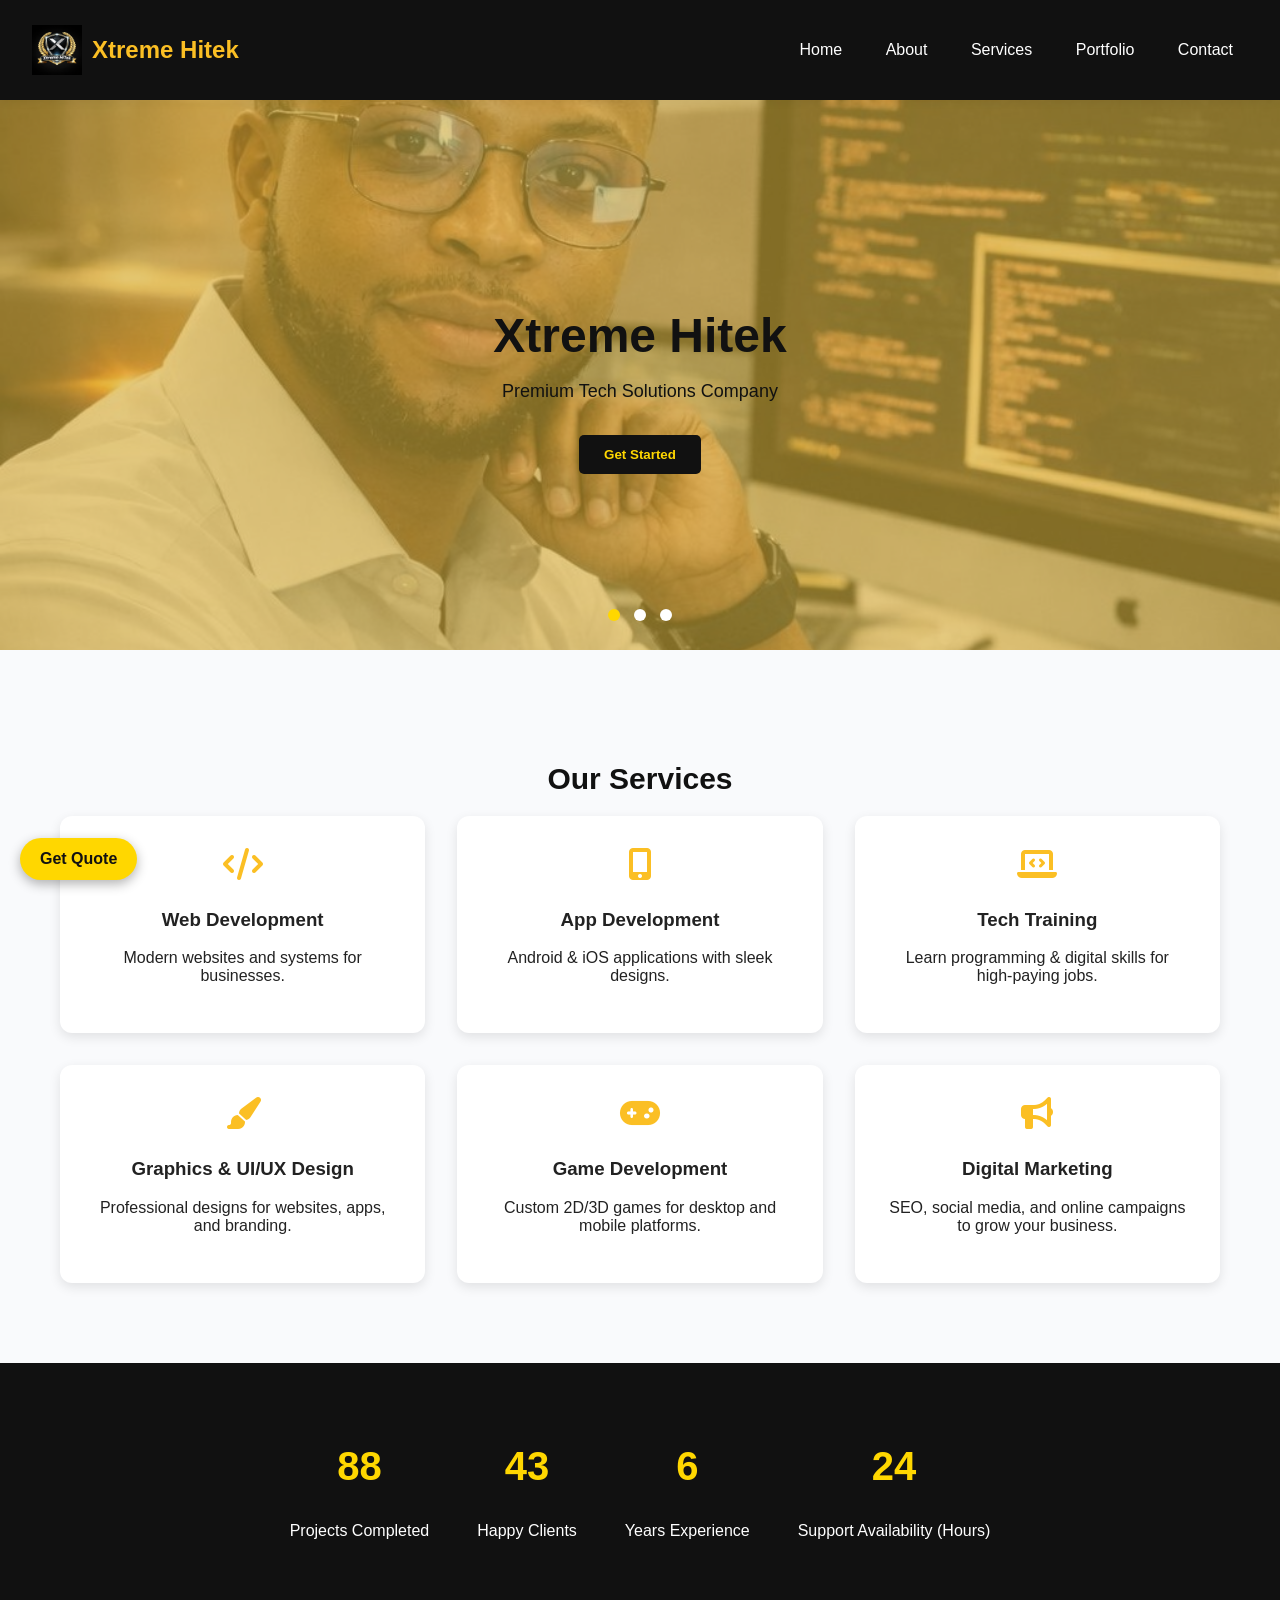
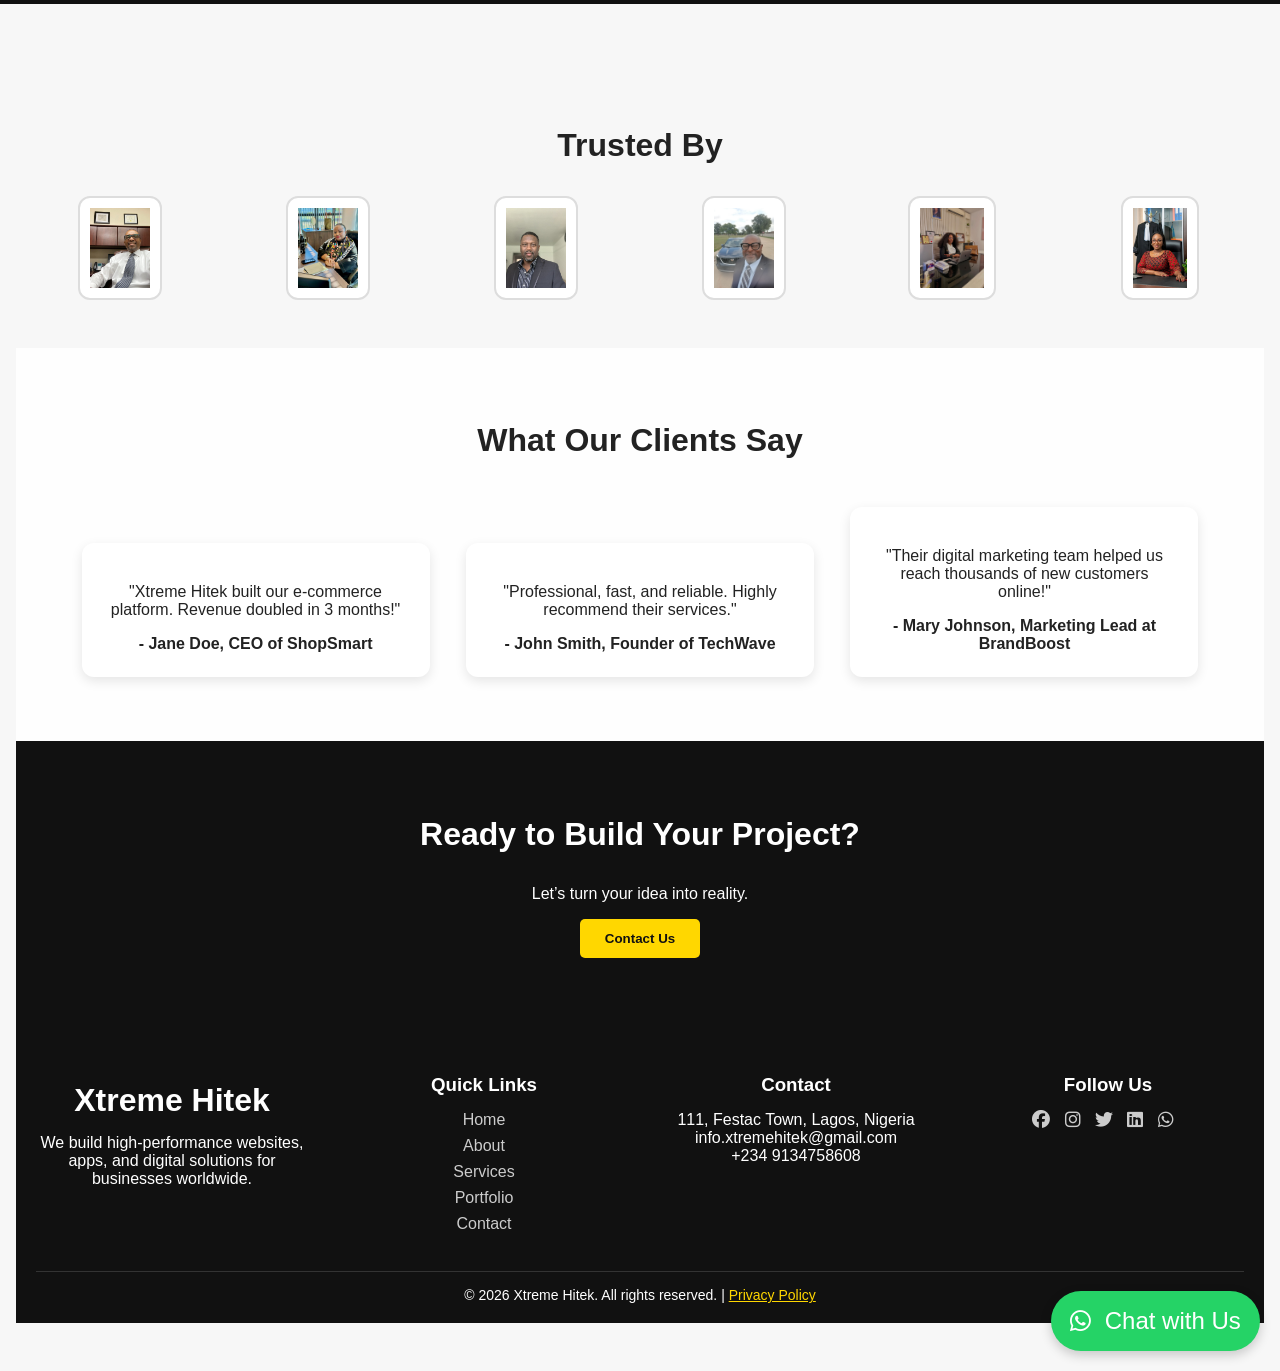
==== xtreme-hitek/index.html @ 944c2c24 "Add files via upload" ====
<!DOCTYPE html>
<html lang="en">
<head>
<meta charset="UTF-8">
<meta name="viewport" content="width=device-width, initial-scale=1.0">

<title>Xtreme Hitek | Premium Tech Solutions</title>
<meta name="description" content="Xtreme Hitek provides premium tech solutions: web & mobile development, software, UI/UX design, game development, digital marketing, and professional tech training.">
<meta name="keywords" content="Tech Solutions, Web Development, App Development, Software, UI/UX Design, Game Development, Digital Marketing, Tech Training, Nigeria, Lagos">
<meta name="author" content="Xtreme Hitek">

<link rel="stylesheet" href="css/style.css">
<link rel="stylesheet" href="https://cdnjs.cloudflare.com/ajax/libs/font-awesome/6.5.0/css/all.min.css">
<link rel="icon" type="image/png" href="images/logo.png">
<style>

/* ===== PRELOADER ===== */
#preloader {
    position: fixed;
    width: 100%;
    height: 100%;
    background: #111;
    display: flex;
    justify-content: center;
    align-items: center;
    z-index: 9999;
}

.loader {
    width: 50px;
    height: 50px;
    border: 5px solid #333;
    border-top: 5px solid gold;
    border-radius: 50%;
    animation: spin 1s linear infinite;
}

@keyframes spin {
    100% { transform: rotate(360deg); }
}


html {
    scroll-behavior: smooth;
}


/* ===== NAVBAR ===== */
nav { display:flex; justify-content:space-between; align-items:center; padding:1rem 2rem; background:#111; color:#fff; position: sticky; top:0; z-index:100; }
nav h2 { color:#fbbf24; }
nav div a { color:#fff; text-decoration:none; margin-left:1.5rem; transition:0.3s; }
nav div a:hover { color:#fbbf24; }

/* ===== CAROUSEL ===== */
.carousel { position: relative; height: 550px; overflow: hidden; }
.slide { position: absolute; width: 100%; height: 100%; opacity: 0; transition: opacity 1s ease-in-out; background-size: cover; background-position: center; display:flex; justify-content:center; align-items:center; }
.slide.active { opacity: 1; z-index: 2; }

.overlay { width:100%; height:100%; display:flex; justify-content:center; align-items:center; text-align:center; color: #111; transition:0.5s; padding:0 1rem; background: rgba(212,175,55,0.6); }
.overlay.dark { background: rgba(0,0,0,0.5); color:white; }
.overlay h1 { font-size:48px; margin-bottom:10px; }
.overlay p { font-size:18px; }
.overlay button { margin-top:15px; padding:12px 25px; border:none; background:#111; color:gold; cursor:pointer; border-radius:5px; transition:0.3s; }
.overlay button:hover { background:#222; }

/* DOTS */
.dots { position: absolute; bottom:20px; width:100%; text-align:center; z-index:10; }
.dot { height:12px; width:12px; margin:5px; background:#fff; display:inline-block; border-radius:50%; cursor:pointer; transition:0.3s; }
.dot.active { background:gold; }


/* ===== SLIDING TESTIMONIAL ===== */
.carousel-testimonial {
    position: absolute;
    bottom: 80px;
    left: 50%;
    transform: translateX(-50%);
    width: 90%;
    max-width: 600px;
    overflow: hidden;
    background: rgba(0,0,0,0.6);
    border-radius: 12px;
    padding: 20px;
    backdrop-filter: blur(6px);
}

.testimonial-track {
    display: flex;
    transition: transform 1.5s ease-in-out; /* SLOW + SMOOTH */
}

.testimonial-item {
    min-width: 100%;
    text-align: center;
    color: #fff;
}

.testimonial-item p {
    font-size: 17px;
    margin-bottom: 8px;
}

.testimonial-item span {
    font-size: 14px;
    color: gold;
}



/* ===== SERVICES ===== */
.section-title { font-size:30px; margin-bottom:20px; text-align:center; color:#111; margin-top:2rem; }
.services { display:flex; justify-content:center; flex-wrap:wrap; gap:2rem; max-width:1200px; margin:0 auto; }
.services .card { background:#fff; padding:2rem; border-radius:12px; box-shadow:0 4px 12px rgba(0,0,0,0.1); flex:1; min-width:250px; text-align:center; transition:0.3s; }
.services .card:hover { transform: translateY(-5px); }
.services .card i { font-size:2rem; color:#fbbf24; margin-bottom:10px; }

/* ===== TRUST & PARTNERS ===== */
.trust-section { padding:3rem 1rem; text-align:center; background:#f7f7f7; }
.trust-section h2 { margin-bottom:2rem; font-size:32px; }
.client-logos { display:grid; grid-template-columns:repeat(auto-fit,minmax(150px,1fr)); justify-items:center; gap:2rem; align-items:center; margin-top:2rem; }
.client-logos img { height:80px; width:auto; object-fit:contain; border:2px solid #ddd; border-radius:12px; padding:10px; background:#fff; transition:0.3s; }
.client-logos img:hover { transform:scale(1.05); border-color:gold; }

/* ===== TESTIMONIALS ===== */
.testimonials { padding:3rem 1rem; text-align:center; background:#fefefe; }
.testimonials h2 { margin-bottom:2rem; font-size:32px; }
.testimonial-card { display:inline-block; background:#fff; padding:1.5rem; margin:1rem; border-radius:12px; max-width:300px; box-shadow:0 4px 12px rgba(0,0,0,0.1); }

/* ===== CTA ===== */
.cta { background:#111; color:white; text-align:center; padding:3rem 1rem; }
.cta button { padding:12px 25px; border:none; border-radius:5px; background:gold; color:#111; cursor:pointer; transition:0.3s; }
.cta button:hover { background:#e0a800; }

/* ===== FOOTER ===== */
footer { background:#111; color:#fff; text-align:center; padding:2rem 1rem; }
footer p { margin:0; }
footer .social a { margin:0 10px; color:#fff; font-size:1.2rem; transition:0.3s; }
footer .social a:hover { color:gold; }

/* ===== WHATSAPP BUTTON ===== */
.whatsapp-btn { position:fixed; bottom:20px; right:20px; background:#25D366; color:#fff; padding:1rem 1.2rem; border-radius:50px; font-size:1.5rem; display:flex; align-items:center; box-shadow:0 4px 12px rgba(0,0,0,0.2); text-decoration:none; z-index:1000; transition:0.3s; }
.whatsapp-btn:hover { background:#1ebe57; }

/* ===== RESPONSIVE ===== */
@media(max-width:768px){ .services{ flex-direction:column; align-items:center; } .overlay h1{ font-size:32px; } .overlay p{ font-size:16px; } .client-logos img{ height:60px; } }


/* ===== STATS SECTION ===== */
.stats-section {
    display: flex;
    justify-content: center;
    flex-wrap: wrap;
    gap: 3rem;
    padding: 3rem 1rem;
    background: #111;
    color: #fff;
    text-align: center;
}

.stat h2 {
    font-size: 40px;
    color: gold;
}

.stat p {
    margin-top: 10px;
    font-size: 16px;
}

/* ===== SCROLL ANIMATION ===== */
.reveal {
    opacity: 0;
    transform: translateY(40px);
    transition: 1s ease;
}

.reveal.active {
    opacity: 1;
    transform: translateY(0);
}



/* ===== STICKY CTA ===== */
.sticky-cta {
    position: fixed;
    left: 20px;
    bottom: 20px;
    background: gold;
    color: #111;
    padding: 12px 20px;
    border-radius: 50px;
    font-weight: bold;
    text-decoration: none;
    box-shadow: 0 4px 12px rgba(0,0,0,0.3);
    z-index: 1000;
}



/* ===== FOOTER ===== */
.footer {
    background: #111;
    color: #fff;
    padding: 50px 20px 20px;
}

.footer-container {
    display: flex;
    flex-wrap: wrap;
    gap: 40px;
    justify-content: space-between;
}

.footer-box {
    flex: 1;
    min-width: 220px;
}

.footer-box h3, .footer-box h2 {
    margin-bottom: 15px;
}

.footer-box a {
    color: #ccc;
    text-decoration: none;
    display: inline-block;
    margin-bottom: 8px;
    transition: 0.3s;
}

.footer-box a:hover {
    color: gold;
}

.footer-box i {
    font-size: 18px;
    margin-right: 10px;
}

.footer-bottom {
    text-align: center;
    margin-top: 30px;
    border-top: 1px solid #333;
    padding-top: 15px;
    font-size: 14px;
}

</style>
</head>

<body>


    <div id="preloader">
    <div class="loader"></div>
</div>

<!-- NAVBAR -->
<nav>
    <div class="logo-box">
        <img src="images/logo.png" alt="Xtreme Hitek Logo" style="height:50px;">
        <h2>Xtreme Hitek</h2>
    </div>
    <div>
        <a href="index.html">Home</a>
        <a href="about.html">About</a>
        <a href="services.html">Services</a>
        <a href="portfolio.html">Portfolio</a>
        <a href="contact.html">Contact</a>
    </div>
</nav>


<!-- CAROUSEL -->
<div class="carousel">
    <div class="slide active" style="background-image:url('images/slide1.png')" loading="lazy">
        <div class="overlay">
            <div>
                <h1>Xtreme Hitek</h1>
                <p>Premium Tech Solutions Company</p>
                <button onclick="location.href='contact.html'">Get Started</button>
            </div>
        </div>
    </div>

    <div class="slide" style="background-image:url('images/slide2.jpg')" loading="lazy">
        <div class="overlay dark">
            <div>
                <h1>We Build Powerful Software</h1>
                <p>Web & Mobile Development</p>
                <button onclick="location.href='services.html'">Our Services</button>
            </div>
        </div>
    </div>

    <div class="slide" style="background-image:url('images/slide3.png')" loading="lazy">
        <div class="overlay">
            <div>
                <h1>Learn High Income Skills</h1>
                <p>Professional Tech Training</p>
                <button onclick="location.href='contact.html'">Start Learning</button>
            </div>
        </div>
    </div>

    <div class="dots">
        <span class="dot active" onclick="currentSlide(0)"></span>
        <span class="dot" onclick="currentSlide(1)"></span>
        <span class="dot" onclick="currentSlide(2)"></span>
    </div>

<div class="carousel-testimonial">
    <div class="testimonial-track" id="testimonial-track">
        <div class="testimonial-item">
            <p>"Xtreme Hitek built our website and our sales increased massively!"</p>
            <span>- Jane Doe, CEO</span>
        </div>

        <div class="testimonial-item">
            <p>"Highly professional team. Delivered beyond expectations."</p>
            <span>- John Smith, Founder</span>
        </div>

        <div class="testimonial-item">
            <p>"Their digital marketing brought us thousands of new customers!"</p>
            <span>- Mary Johnson</span>
        </div>
    </div>
</div>

</div>


<!-- SERVICES -->
<section>
    <h2 class="section-title">Our Services</h2>
    <div class="services">
        <div class="card">
            <i class="fas fa-code"></i>
            <h3>Web Development</h3>
            <p>Modern websites and systems for businesses.</p>
        </div>
        <div class="card">
            <i class="fas fa-mobile-alt"></i>
            <h3>App Development</h3>
            <p>Android & iOS applications with sleek designs.</p>
        </div>
        <div class="card">
            <i class="fas fa-laptop-code"></i>
            <h3>Tech Training</h3>
            <p>Learn programming & digital skills for high-paying jobs.</p>
        </div>
        <div class="card">
            <i class="fas fa-paint-brush"></i>
            <h3>Graphics & UI/UX Design</h3>
            <p>Professional designs for websites, apps, and branding.</p>
        </div>
        <div class="card">
            <i class="fas fa-gamepad"></i>
            <h3>Game Development</h3>
            <p>Custom 2D/3D games for desktop and mobile platforms.</p>
        </div>
        <div class="card">
            <i class="fas fa-bullhorn"></i>
            <h3>Digital Marketing</h3>
            <p>SEO, social media, and online campaigns to grow your business.</p>
        </div>
    </div>
</section>


<a href="contact.html" class="sticky-cta">Get Quote</a>



<!-- HAPPY-CLIENT -->
<section class="stats-section">
    <div class="stat">
        <h2 class="counter" data-target="150">0</h2>
        <p>Projects Completed</p>
    </div>

    <div class="stat">
        <h2 class="counter" data-target="100">0</h2>
        <p>Happy Clients</p>
    </div>

    <div class="stat">
        <h2 class="counter" data-target="6">0</h2>
        <p>Years Experience</p>
    </div>

    <div class="stat">
        <h2 class="counter" data-target="24">0</h2>
        <p>Support Availability (Hours)</p>
    </div>
</section>



<!-- TRUST & PARTNERS -->
 <section class="trust-section reveal">
<section class="trust-section">
    <h2>Trusted By</h2>
    <div class="client-logos">
        <img src="images/client1.jpg" alt="Client 1" loading="lazy">
        <img src="images/client2.jpg" alt="Client 2" loading="lazy">
        <img src="images/client3.jpg" alt="Client 3" loading="lazy">
        <img src="images/client4.jpg" alt="Client 4" loading="lazy">
        <img src="images/client5.jpg" alt="Client 5" loading="lazy">
        <img src="images/client6.jpg" alt="Client 6" loading="lazy">
    </div>
</section>

<!-- TESTIMONIALS -->
<section class="testimonials">
    <h2>What Our Clients Say</h2>
    <div class="testimonial-card">
        <p>"Xtreme Hitek built our e-commerce platform. Revenue doubled in 3 months!"</p>
        <strong>- Jane Doe, CEO of ShopSmart</strong>
    </div>
    <div class="testimonial-card">
        <p>"Professional, fast, and reliable. Highly recommend their services."</p>
        <strong>- John Smith, Founder of TechWave</strong>
    </div>
    <div class="testimonial-card">
        <p>"Their digital marketing team helped us reach thousands of new customers online!"</p>
        <strong>- Mary Johnson, Marketing Lead at BrandBoost</strong>
    </div>
</section>

<!-- CTA -->
<section class="cta">
    <h2>Ready to Build Your Project?</h2>
    <p>Let’s turn your idea into reality.</p>
    <button onclick="location.href='contact.html'">Contact Us</button>
</section>





<!-- FOOTER -->
<footer class="footer">

    <div class="footer-container">

        <!-- BRAND -->
        <div class="footer-box">
            <h2>Xtreme Hitek</h2>
            <p>We build high-performance websites, apps, and digital solutions for businesses worldwide.</p>
        </div>

        <!-- NAVIGATION -->
        <div class="footer-box">
            <h3>Quick Links</h3>
            <a href="index.html">Home</a><br>
            <a href="about.html">About</a><br>
            <a href="services.html">Services</a><br>
            <a href="portfolio.html">Portfolio</a><br>
            <a href="contact.html">Contact</a>
        </div>

       <!-- Contact Info -->
<div class="footer-box">
<h3>Contact</h3>
<p>111, Festac Town, Lagos, Nigeria</p>
<p>info.xtremehitek@gmail.com</p>
<p>+234 9134758608</p>
</div>


        <!-- SOCIAL -->
        <div class="footer-box">
            <h3>Follow Us</h3>

            <a href="https://www.facebook.com/share/18Xf7keSer/"><i class="fab fa-facebook"></i></a>
            <a href="#"><i class="fab fa-instagram"></i></a>
            <a href="#"><i class="fab fa-twitter"></i></a>
            <a href="https://www.linkedin.com/in/sam-atoo-94812a1a6?utm_source=share_via&utm_content=profile&utm_medium=member_android"><i class="fab fa-linkedin"></i></a>
            <a href="https://wa.me/2349134758608"><i class="fab fa-whatsapp"></i></a>
        </div>

    </div>

    <div class="footer-bottom">
        <p>© 2026 Xtreme Hitek. All rights reserved. | <a href="privacy.html" style="color:gold;">Privacy Policy</a></p>

    </div>

</footer>






<!-- WHATSAPP BUTTON -->
<a href="https://wa.me/2349134758608" class="whatsapp-btn" target="_blank">
    <i class="fab fa-whatsapp"></i>&nbsp; Chat with Us
</a>

<script>
// ===== CAROUSEL SCRIPT =====
let slides = document.querySelectorAll(".slide");
let dots = document.querySelectorAll(".dot");
let index = 0;

function showSlide(i){
    slides.forEach(s => s.classList.remove("active"));
    dots.forEach(d => d.classList.remove("active"));

    slides[i].classList.add("active");
    dots[i].classList.add("active");

    // Auto-adjust text color depending on overlay
    let overlay = slides[i].querySelector(".overlay");
    let isDark = window.getComputedStyle(overlay).backgroundColor.includes("0, 0, 0");
    overlay.style.color = isDark ? "#fff" : "#111";

    index = i;
}

function currentSlide(i){ showSlide(i); }

// SAME SPEED as testimonial (6 seconds)
setInterval(() => {
    index = (index + 1) % slides.length;
    showSlide(index);
}, 6000);


// ===== TESTIMONIAL SLIDER (SIDEWAYS + SLOW) =====
const track = document.getElementById("testimonial-track");
const totalSlides = document.querySelectorAll(".testimonial-item").length;

let tIndex = 0;

function slideTestimonials(){
    tIndex = (tIndex + 1) % totalSlides;

    track.style.transform = `translateX(-${tIndex * 100}%)`;
}

// VERY IMPORTANT: slower timing (8–10 seconds for readability)
setInterval(slideTestimonials, 9000);



// ===== SCROLL REVEAL =====
const reveals = document.querySelectorAll(".reveal");

function revealOnScroll(){
    let windowHeight = window.innerHeight;

    reveals.forEach(el => {
        let elementTop = el.getBoundingClientRect().top;

        if(elementTop < windowHeight - 100){
            el.classList.add("active");
        }
    });
}

window.addEventListener("scroll", revealOnScroll);


// ===== COUNTER ANIMATION =====
const counters = document.querySelectorAll(".counter");

counters.forEach(counter => {
    counter.innerText = "0";

    const updateCounter = () => {
        const target = +counter.getAttribute("data-target");
        const current = +counter.innerText;

        const increment = target / 100;

        if(current < target){
            counter.innerText = Math.ceil(current + increment);
            setTimeout(updateCounter, 30);
        } else {
            counter.innerText = target;
        }
    };

    // Trigger when visible
    window.addEventListener("scroll", () => {
        let position = counter.getBoundingClientRect().top;
        let screenHeight = window.innerHeight;

        if(position < screenHeight){
            updateCounter();
        }
    });
});


// PRELOADER
window.addEventListener("load", () => {
    document.getElementById("preloader").style.display = "none";
});




</script>



</body>
</html>
---- xtreme-hitek/css/style.css ----
body {
    margin: 0;
    font-family: 'Segoe UI', sans-serif;
    background: #f9fafc;
    color: #222;
}

/* NAVBAR */
nav {
    position: sticky;
    top: 0;
    background: white;
    padding: 15px 60px;
    display: flex;
    justify-content: space-between;
    align-items: center;
    box-shadow: 0 2px 10px rgba(0,0,0,0.05);
}

.logo-box {
    display: flex;
    align-items: center;
}

.logo-box img {
    height: 55px;
    margin-right: 10px;
}

nav a {
    margin: 0 15px;
    text-decoration: none;
    color: #333;
    font-weight: 500;
}

nav a:hover {
    color: #007bff;
}

/* HERO */
.hero {
    height: 500px;
    background: linear-gradient(rgba(0,0,0,0.6), rgba(0,0,0,0.5)),
                url('../images/slide1.jpg') center/cover;
    display: flex;
    justify-content: center;
    align-items: center;
    text-align: center;
    color: white;
}

.hero h1 {
    font-size: 48px;
}

.hero button {
    margin-top: 20px;
    padding: 12px 30px;
    border: none;
    background: #007bff;
    color: white;
    cursor: pointer;
}

/* SECTIONS */
section {
    padding: 80px 60px;
}

/* SERVICES */
.services {
    display: grid;
    grid-template-columns: repeat(auto-fit, minmax(250px,1fr));
    gap: 30px;
}

.card {
    background: white;
    padding: 30px;
    border-radius: 10px;
    transition: 0.3s;
}

.card:hover {
    transform: translateY(-8px);
}

.card i {
    font-size: 40px;
    color: #007bff;
}

/* PORTFOLIO */
.portfolio {
    display: grid;
    grid-template-columns: repeat(auto-fit, minmax(250px,1fr));
    gap: 20px;
}

.project img {
    width: 100%;
    border-radius: 10px;
}

/* CONTACT */
.contact-box {
    display: flex;
    gap: 40px;
    flex-wrap: wrap;
}

.contact-form, .contact-info {
    flex: 1;
    background: white;
    padding: 30px;
    border-radius: 10px;
}

/* FORM */
input, textarea {
    width: 100%;
    padding: 12px;
    margin: 10px 0;
}

button {
    padding: 12px 25px;
    border: none;
    background: #007bff;
    color: white;
    cursor: pointer;
}


button, .btn {
    background: gold;
    color: #111;
    padding: 12px 20px;
    border: none;
    border-radius: 6px;
    cursor: pointer;
    transition: 0.3s ease;
    font-weight: bold;
}

button:hover, .btn:hover {
    transform: scale(1.05);
}

/* FOOTER */
footer {
    background: #111;
    color: white;
    text-align: center;
    padding: 40px;
}
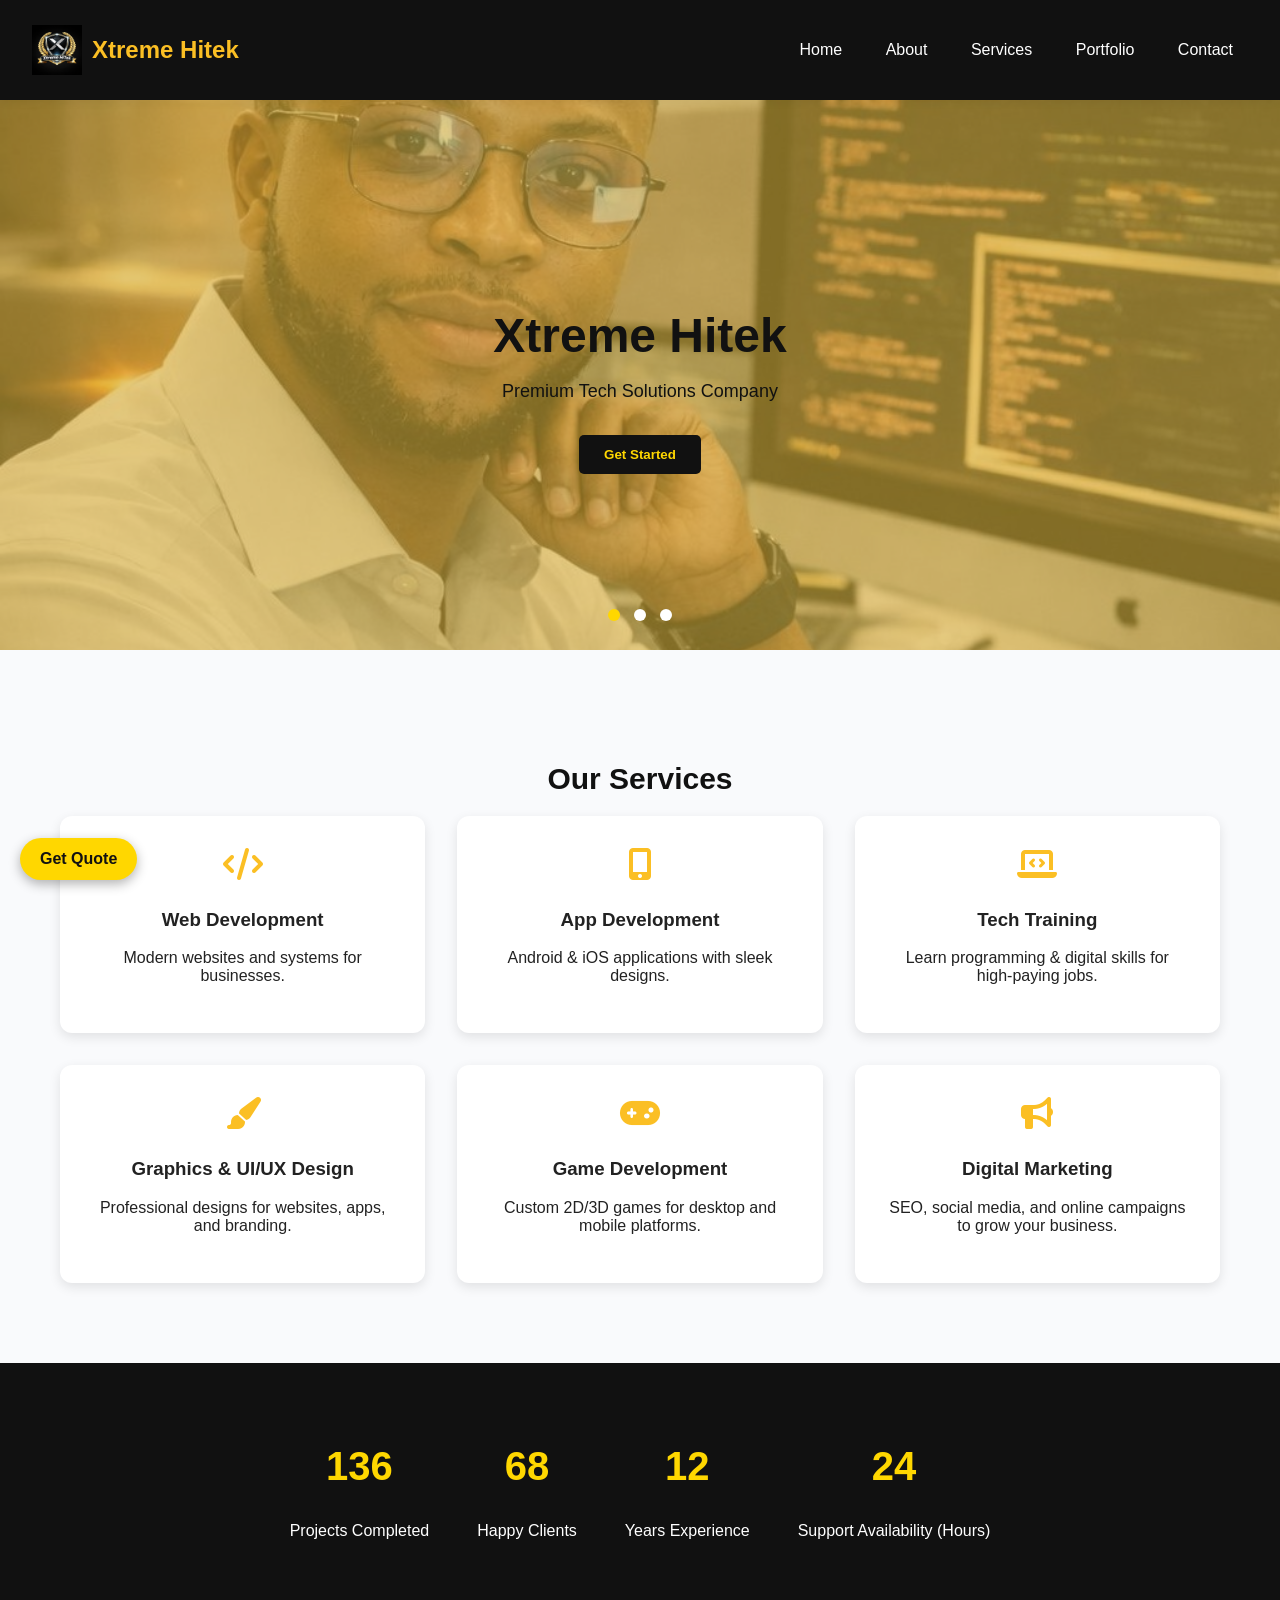
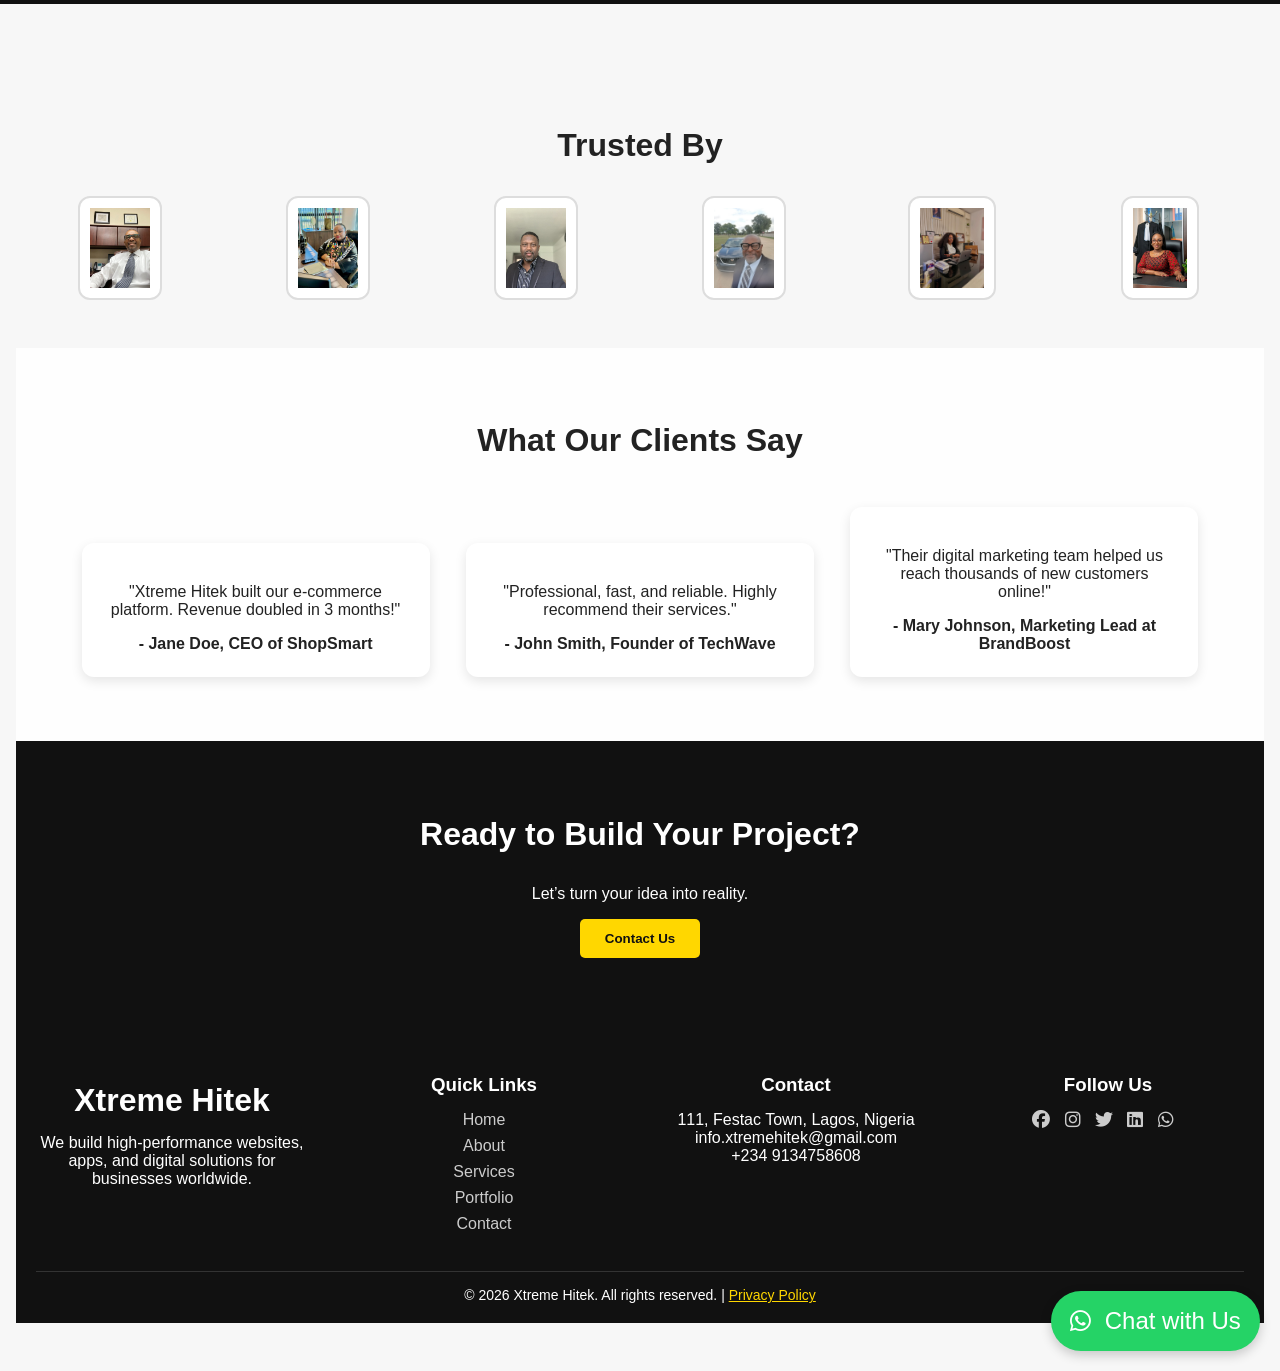
==== commit 5c690f66: "Update index.html" ====
--- a/xtreme-hitek/index.html
+++ b/xtreme-hitek/index.html
@@ -387,7 +387,7 @@
     </div>
 
     <div class="stat">
-        <h2 class="counter" data-target="6">0</h2>
+        <h2 class="counter" data-target="12">0</h2>
         <p>Years Experience</p>
     </div>
 
@@ -611,4 +611,4 @@
 
 
 </body>
-</html>+</html>
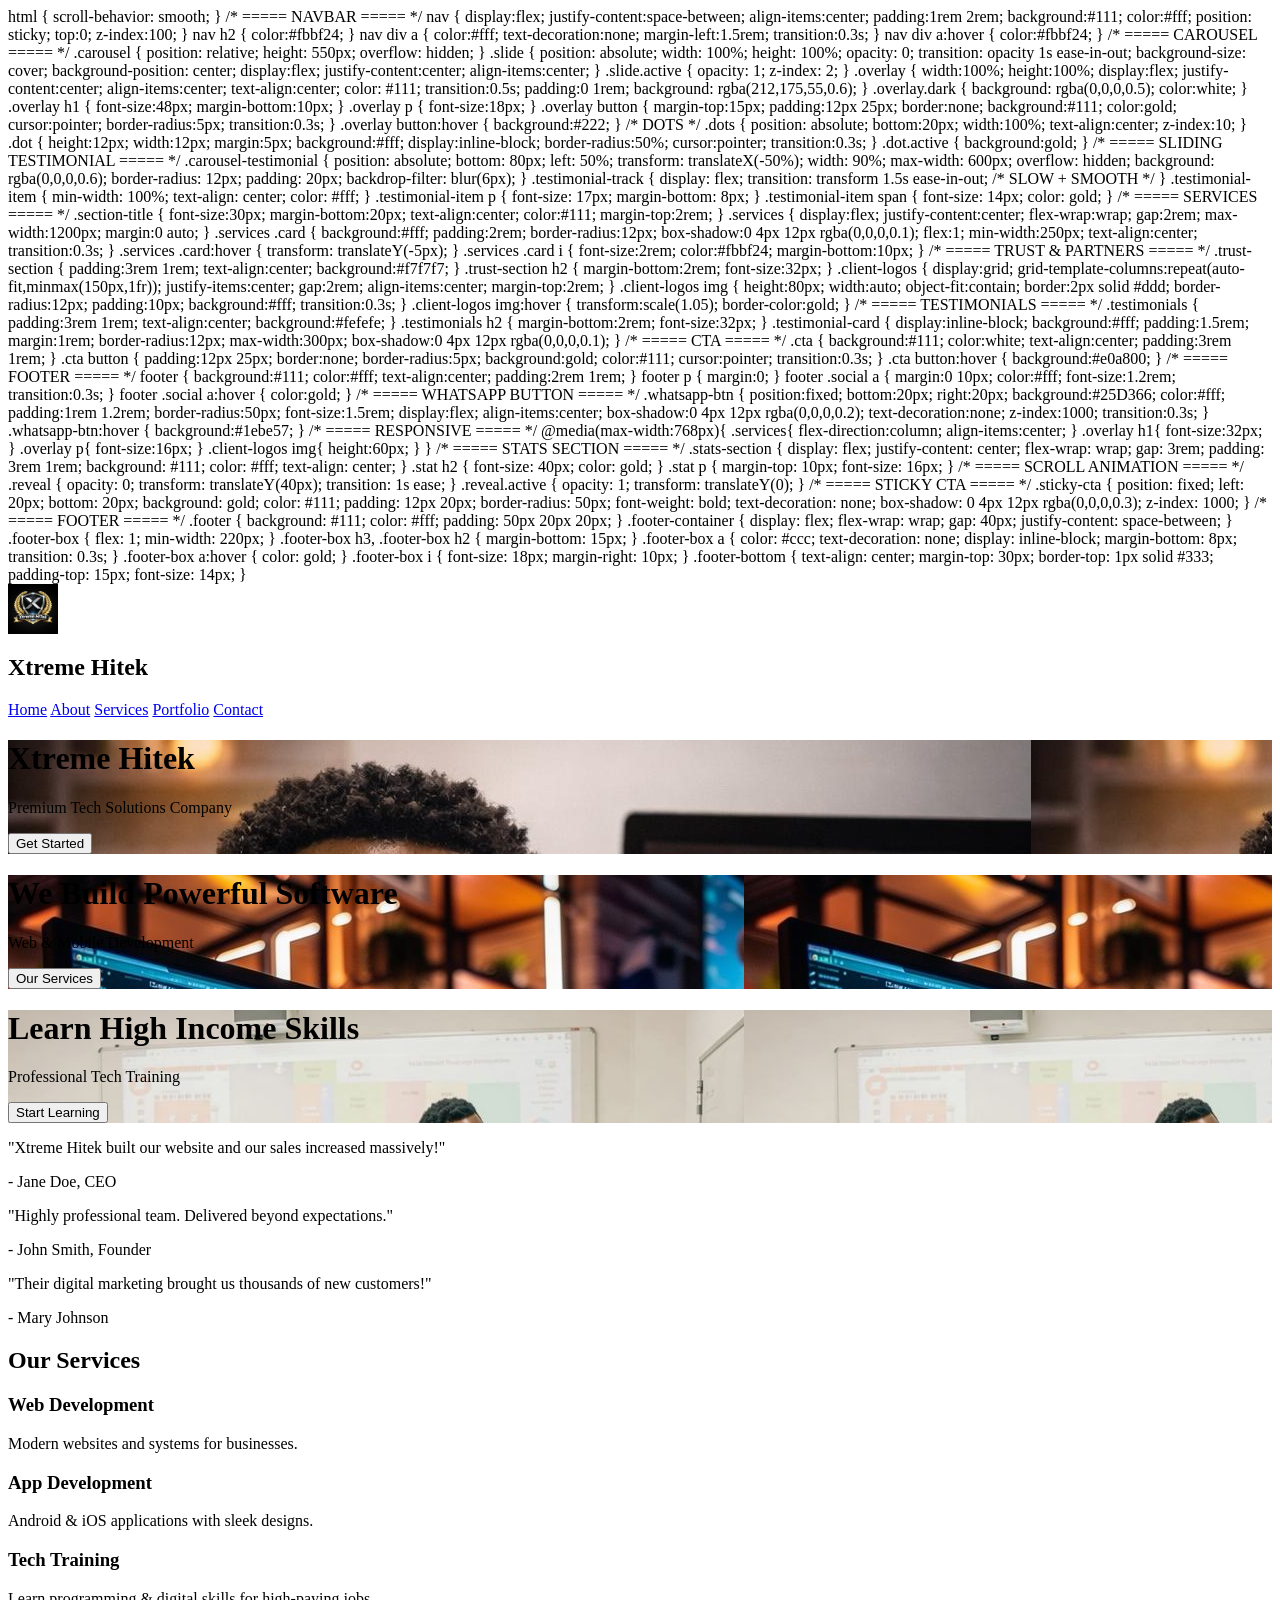
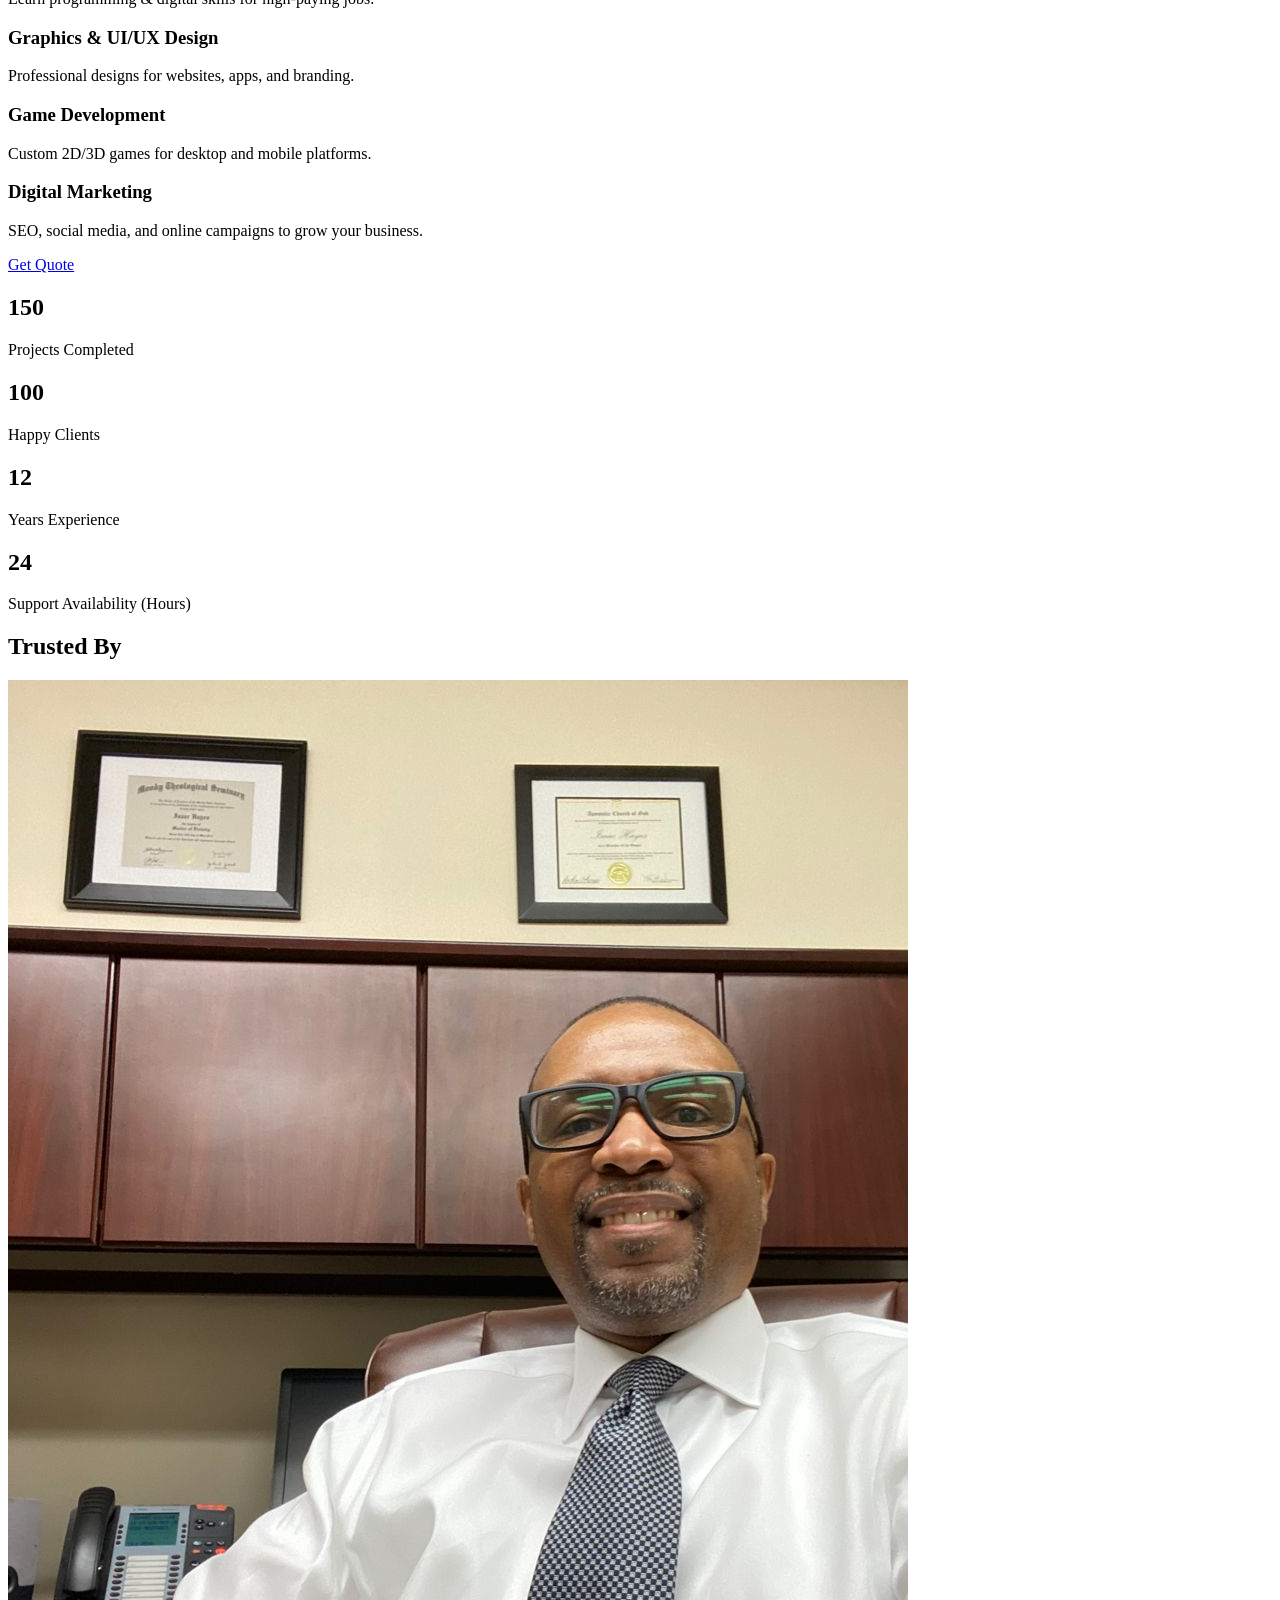
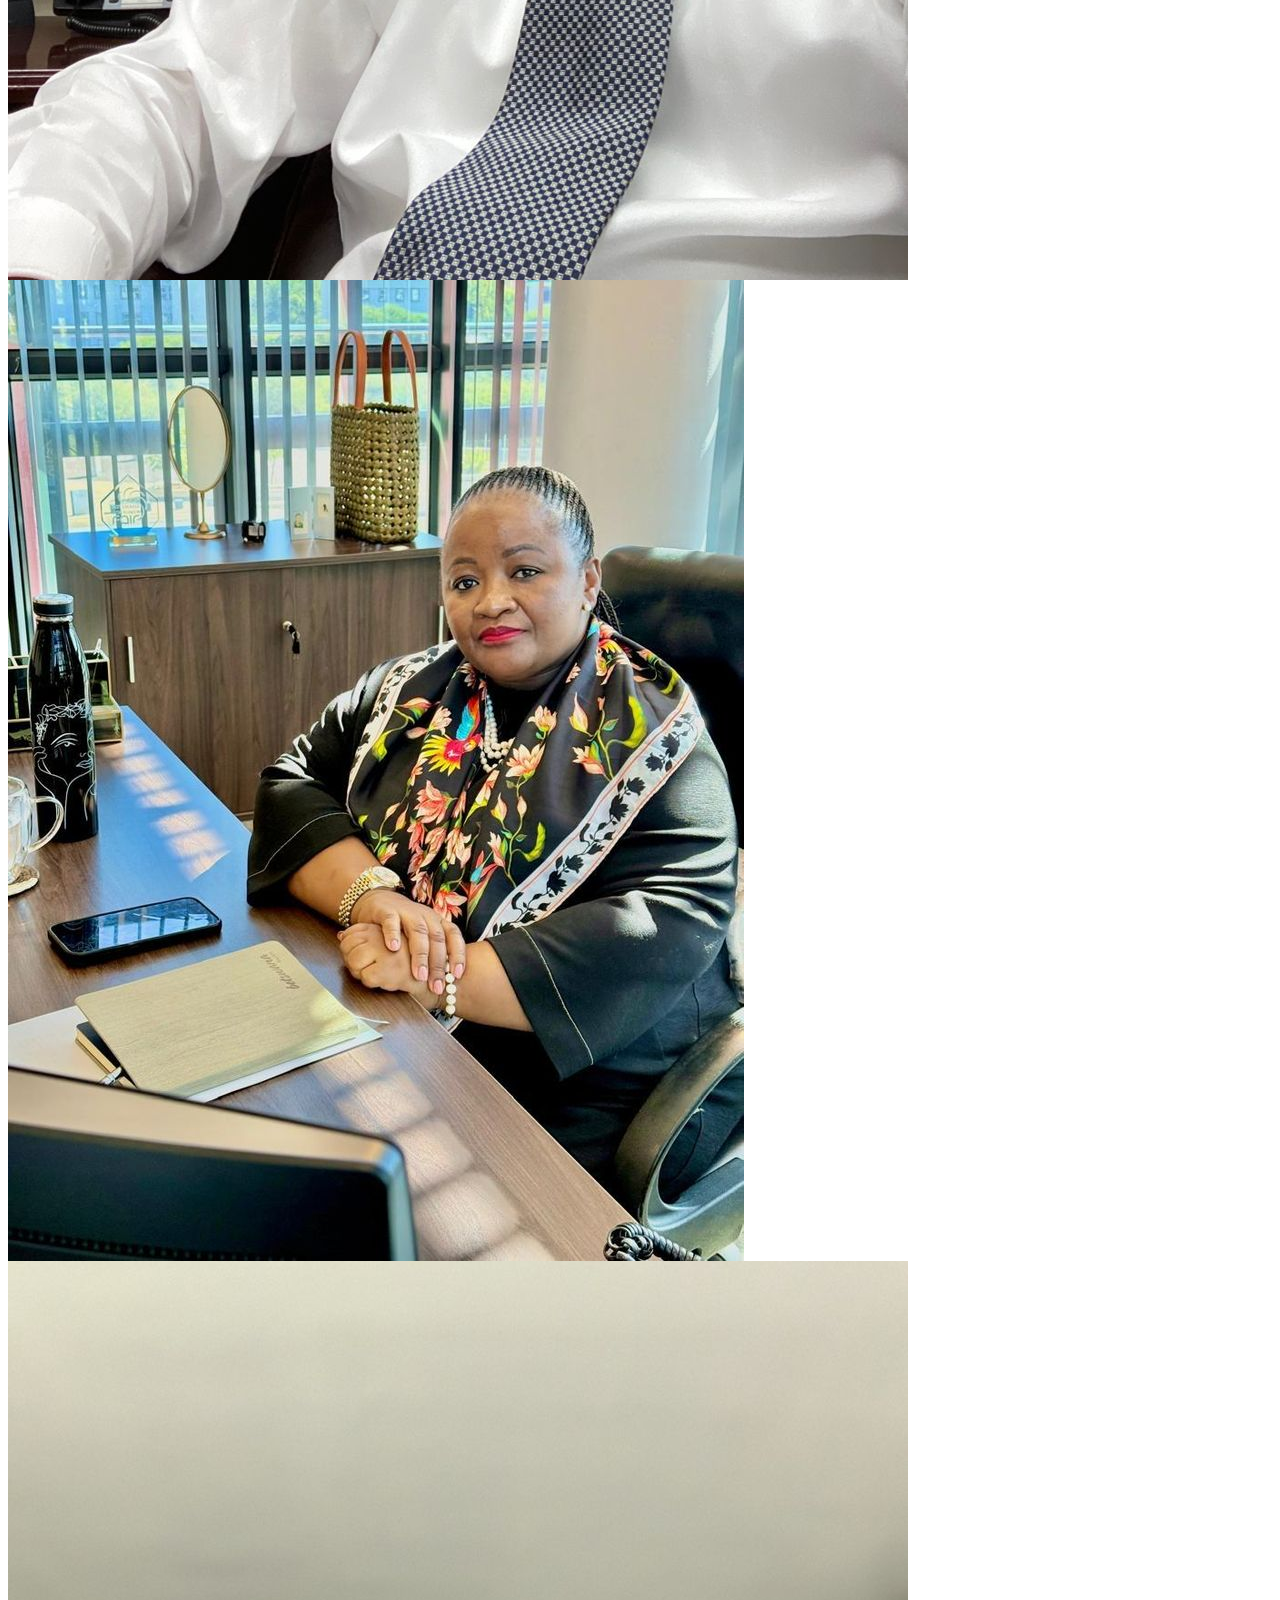
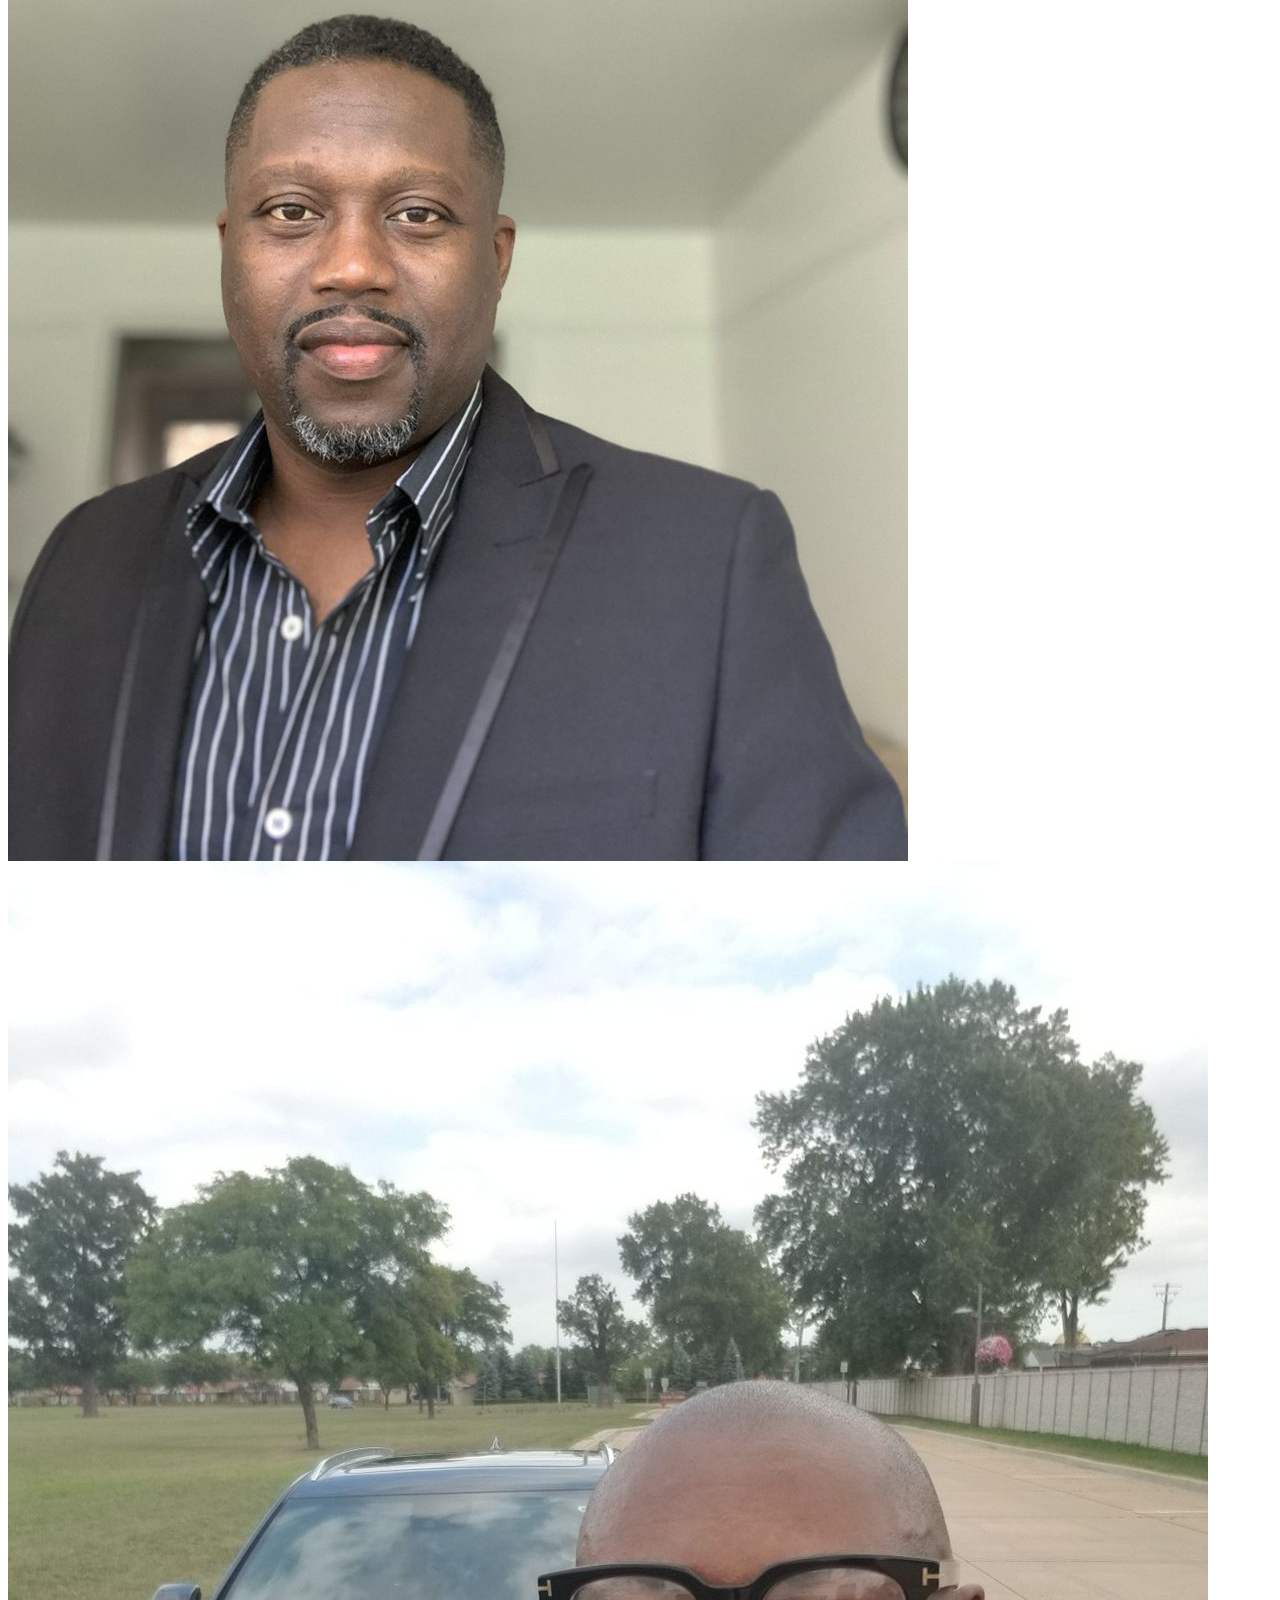
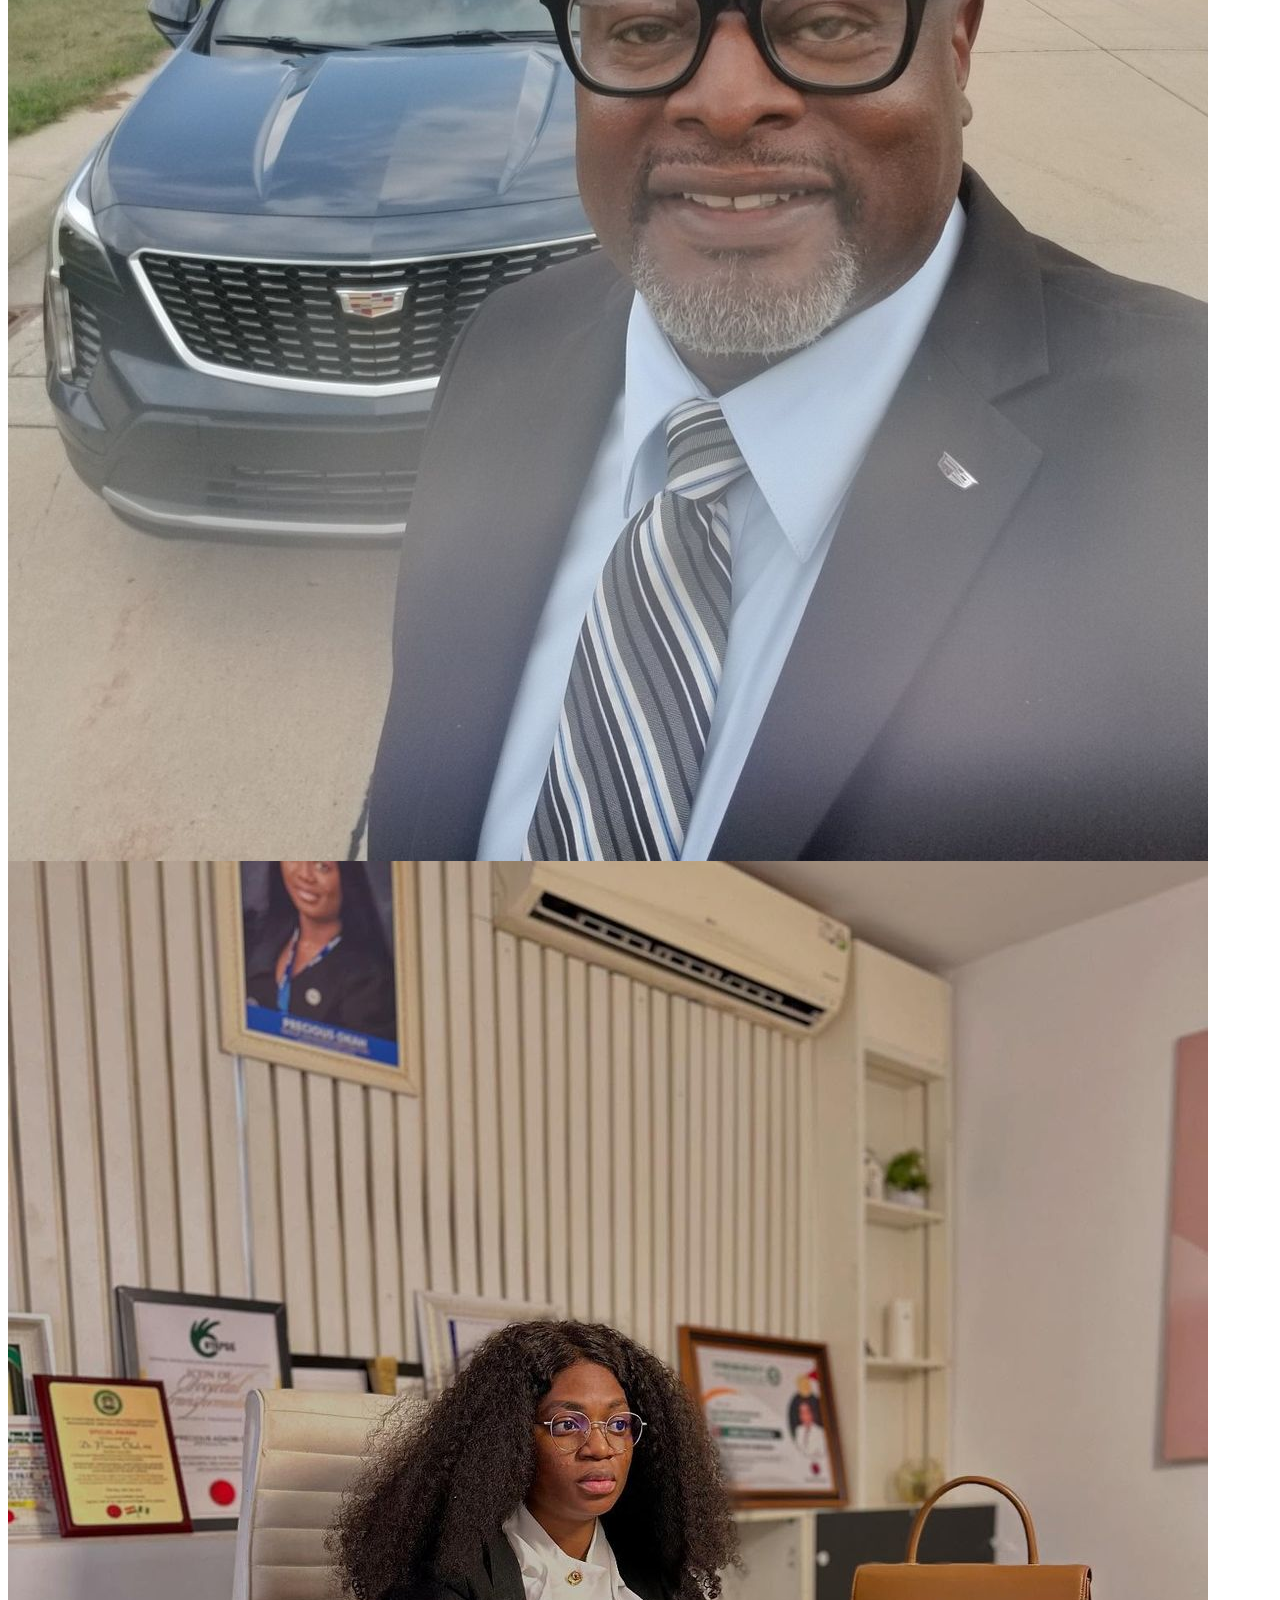
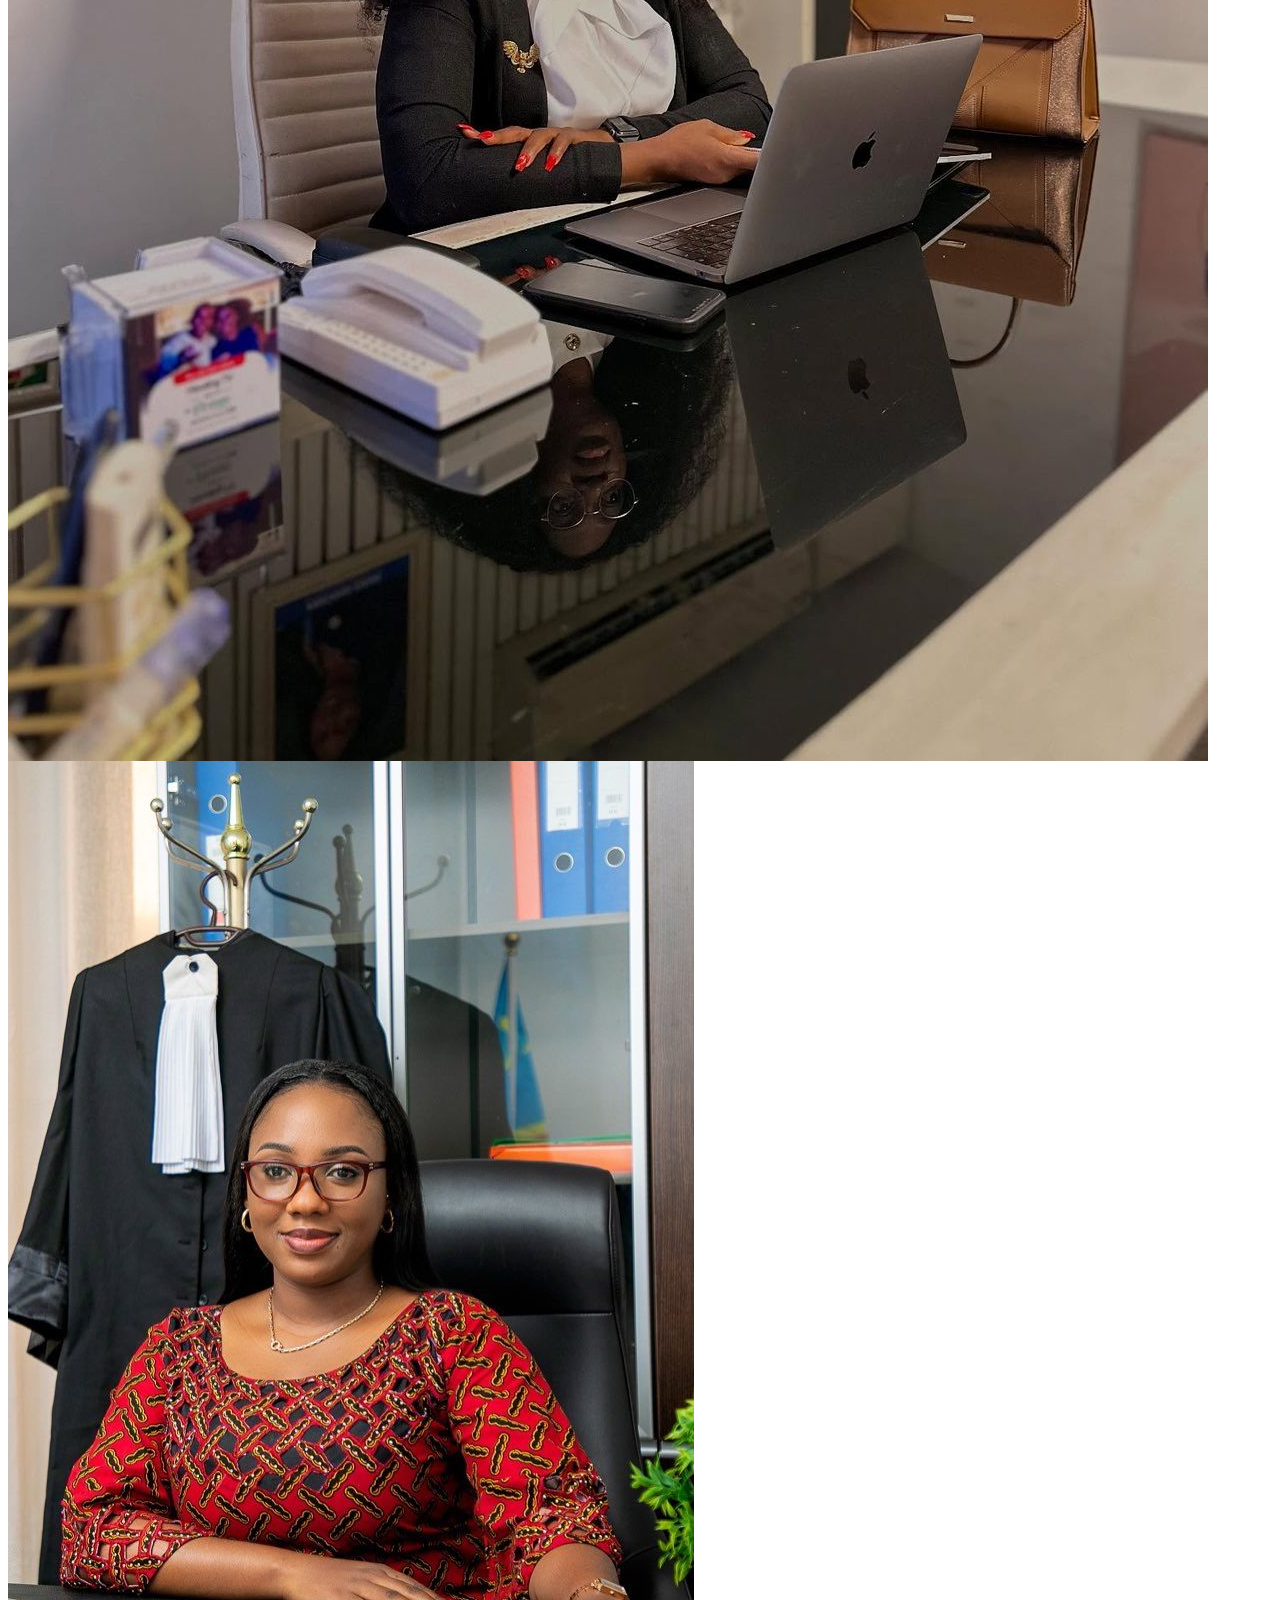
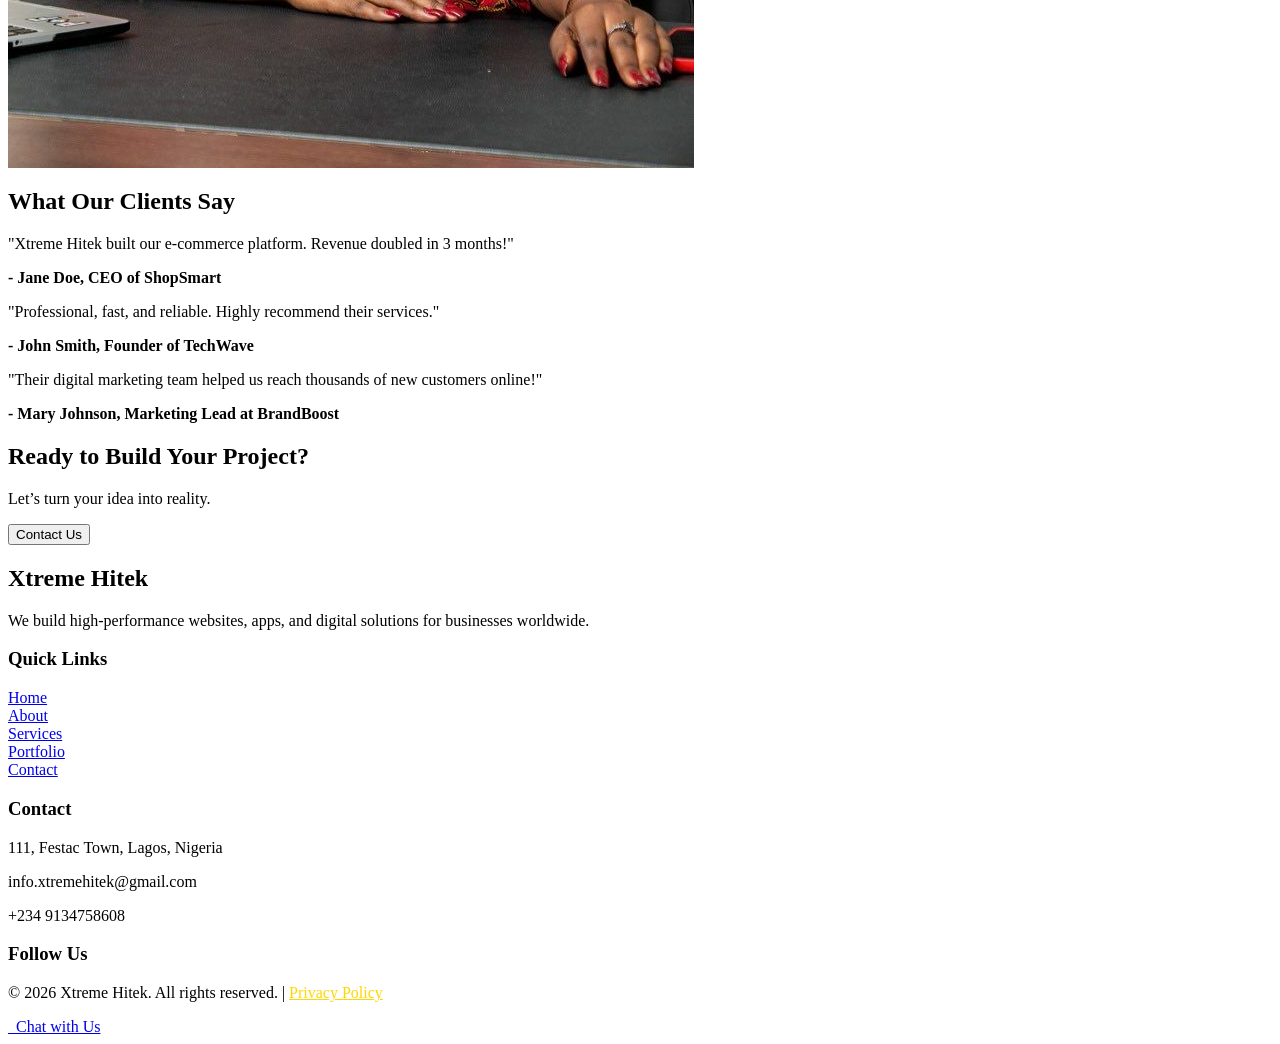
==== commit e5fa82d6: "Update index.html" ====
--- a/xtreme-hitek/index.html
+++ b/xtreme-hitek/index.html
@@ -1,43 +1,4 @@
-<!DOCTYPE html>
-<html lang="en">
-<head>
-<meta charset="UTF-8">
-<meta name="viewport" content="width=device-width, initial-scale=1.0">
-
-<title>Xtreme Hitek | Premium Tech Solutions</title>
-<meta name="description" content="Xtreme Hitek provides premium tech solutions: web & mobile development, software, UI/UX design, game development, digital marketing, and professional tech training.">
-<meta name="keywords" content="Tech Solutions, Web Development, App Development, Software, UI/UX Design, Game Development, Digital Marketing, Tech Training, Nigeria, Lagos">
-<meta name="author" content="Xtreme Hitek">
-
-<link rel="stylesheet" href="css/style.css">
-<link rel="stylesheet" href="https://cdnjs.cloudflare.com/ajax/libs/font-awesome/6.5.0/css/all.min.css">
-<link rel="icon" type="image/png" href="images/logo.png">
-<style>
-
-/* ===== PRELOADER ===== */
-#preloader {
-    position: fixed;
-    width: 100%;
-    height: 100%;
-    background: #111;
-    display: flex;
-    justify-content: center;
-    align-items: center;
-    z-index: 9999;
-}
-
-.loader {
-    width: 50px;
-    height: 50px;
-    border: 5px solid #333;
-    border-top: 5px solid gold;
-    border-radius: 50%;
-    animation: spin 1s linear infinite;
-}
-
-@keyframes spin {
-    100% { transform: rotate(360deg); }
-}
+
 
 
 html {
